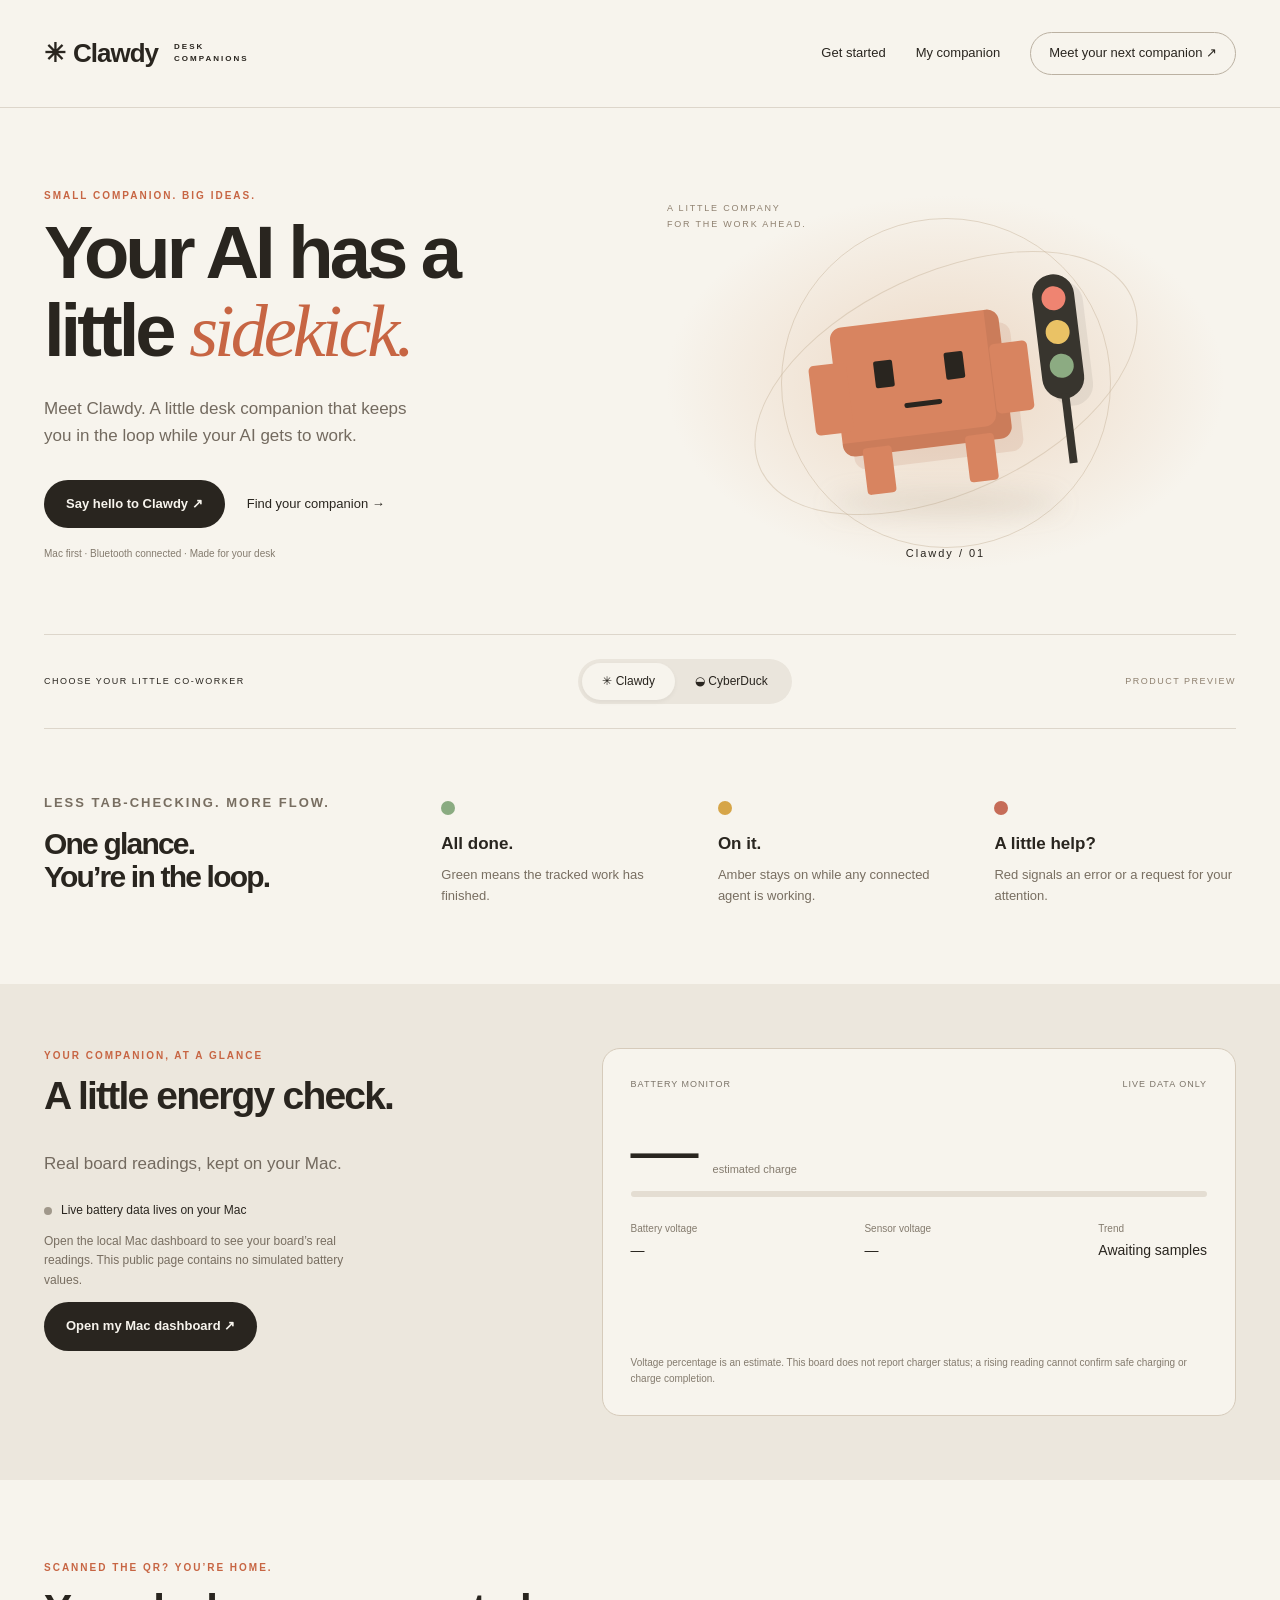
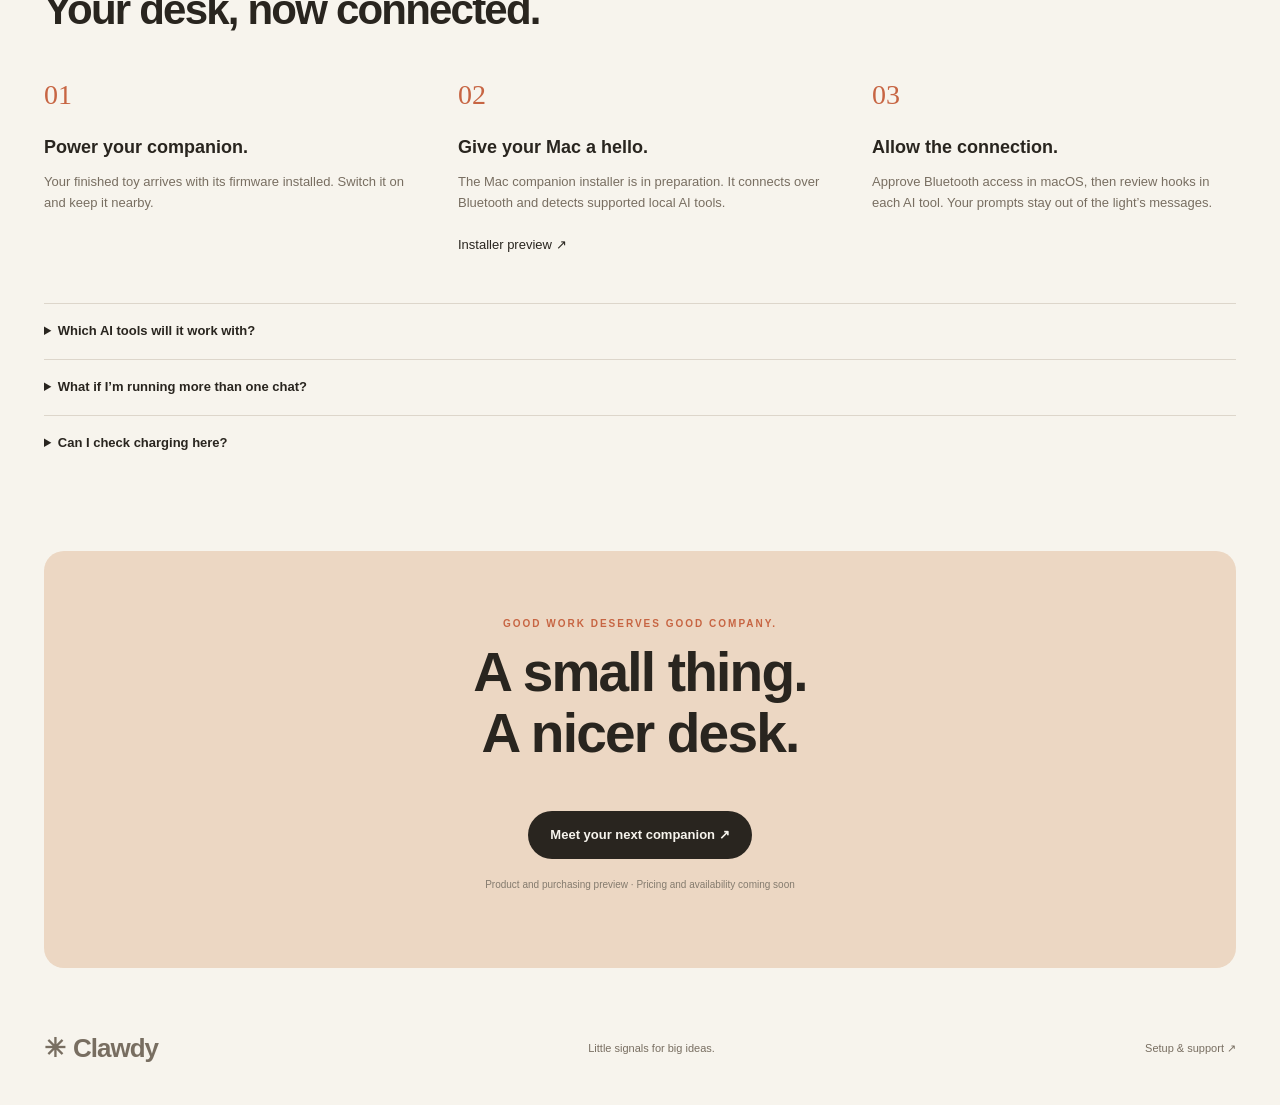
==== web/index.html @ b0f5167f "Add Clawdy Mac dashboard and calibration-gated battery telemetry" ====
<!doctype html><html lang="en"><head><meta charset="utf-8"><meta name="viewport" content="width=device-width,initial-scale=1"><meta name="description" content="Clawdy — a little desk companion for your AI's big ideas."><title>Clawdy · A little signal. A little soul.</title><link rel="stylesheet" href="style.css"><script defer src="app.js"></script></head><body>
<header><a class="brand" href="#">✳ <span data-name>Clawdy</span><small>DESK COMPANIONS</small></a><nav aria-label="Main"><a href="#setup">Get started</a><a href="#battery">My companion</a><button class="shop preview">Meet your next companion ↗</button></nav></header>
<main><section class="hero"><div class="copy"><p class="eyebrow">SMALL COMPANION. BIG IDEAS.</p><h1>Your AI has a<br>little <em>sidekick.</em></h1><p class="intro">Meet <span data-name>Clawdy</span>. A little desk companion that keeps you in the loop while your AI gets to work.</p><div class="actions"><a class="primary" href="#setup">Say hello to <span data-name>Clawdy</span> ↗</a><button class="text preview">Find your companion →</button></div><p class="micro">Mac first · Bluetooth connected · Made for your desk</p></div><div class="stage"><div class="orbit orbit-one"></div><div class="orbit orbit-two"></div><span class="stage-note">A LITTLE COMPANY<br>FOR THE WORK AHEAD.</span><div class="toy" role="img" aria-label="Illustration of Clawdy"><div class="antenna"></div><div class="body"><i class="eye left"></i><i class="eye right"></i><i class="smile"></i><div class="bill"></div></div><div class="foot left"></div><div class="foot right"></div><div class="beacon"><i></i><i></i><i></i></div></div><div class="shadow"></div><span class="toy-tag"><span data-name>Clawdy</span> / 01</span></div></section>
<div class="switch-row"><span>CHOOSE YOUR LITTLE CO-WORKER</span><div class="switch" role="group" aria-label="Companion"><button data-toy="clawdy" aria-pressed="true">✳ Clawdy</button><button data-toy="duck" aria-pressed="false">◒ CyberDuck</button></div><span class="preview-label">PRODUCT PREVIEW</span></div>
<section class="signals"><div><p class="eyebrow">LESS TAB-CHECKING. MORE FLOW.</p><h2>One glance.<br>You’re in the loop.</h2></div><article><b class="dot green"></b><h3>All done.</h3><p>Green means the tracked work has finished.</p></article><article><b class="dot amber"></b><h3>On it.</h3><p>Amber stays on while any connected agent is working.</p></article><article><b class="dot red"></b><h3>A little help?</h3><p>Red signals an error or a request for your attention.</p></article></section>
<section id="battery" class="battery"><div><p class="eyebrow">YOUR COMPANION, AT A GLANCE</p><h2>A little energy check.</h2><p class="intro">Real board readings, kept on your Mac.</p><div class="connection"><i id="connection-dot"></i><span id="connection">Checking local bridge…</span></div><p id="battery-note" class="note">Waiting for a real reading. No simulated battery data.</p><a id="local-link" class="primary" href="http://127.0.0.1:8766/#battery" hidden>Open my Mac dashboard ↗</a></div><div class="battery-card"><div class="card-top"><span>BATTERY MONITOR</span><span id="sample-age">LIVE DATA ONLY</span></div><div class="charge"><strong id="percent">—</strong><span>estimated charge</span></div><div class="meter"><div id="meter-fill"></div></div><div class="readings"><div><small>Battery voltage</small><b id="voltage">—</b></div><div><small>Sensor voltage</small><b id="sensor">—</b></div><div><small>Trend</small><b id="trend">Awaiting samples</b></div></div><svg class="chart" viewBox="0 0 600 100" role="img" aria-label="Recent battery sensor voltage trend"><path id="chart-line" d=""/></svg><p>Voltage percentage is an estimate. This board does not report charger status; a rising reading cannot confirm safe charging or charge completion.</p></div></section>
<section id="setup" class="setup"><p class="eyebrow">SCANNED THE QR? YOU’RE HOME.</p><h2>Your desk, now connected.</h2><div class="steps"><article><span>01</span><h3>Power your companion.</h3><p>Your finished toy arrives with its firmware installed. Switch it on and keep it nearby.</p></article><article><span>02</span><h3>Give your Mac a hello.</h3><p>The Mac companion installer is in preparation. It connects over Bluetooth and detects supported local AI tools.</p><button class="text preview">Installer preview ↗</button></article><article><span>03</span><h3>Allow the connection.</h3><p>Approve Bluetooth access in macOS, then review hooks in each AI tool. Your prompts stay out of the light’s messages.</p></article></div><details><summary>Which AI tools will it work with?</summary><p>The prototype supports local Codex, Claude Code, Gemini CLI and Cursor hooks. Availability depends on each tool’s installed version and hook support. Ordinary browser chats are not tracked.</p></details><details><summary>What if I’m running more than one chat?</summary><p>The Mac combines tracked sessions: green waits until all work has finished. Attention takes priority over errors, errors over working, and working over done.</p></details><details><summary>Can I check charging here?</summary><p>You can follow measured voltage over time on the Mac dashboard. The current clone’s battery sensing and charger specifications still require hardware verification. Do not treat a percentage or voltage trend as approval to charge.</p></details></section>
<section class="closing"><p class="eyebrow">GOOD WORK DESERVES GOOD COMPANY.</p><h2>A small thing.<br>A nicer desk.</h2><button class="primary preview">Meet your next companion ↗</button><p class="micro">Product and purchasing preview · Pricing and availability coming soon</p></section></main><footer><span class="brand">✳ <span data-name>Clawdy</span></span><span>Little signals for big ideas.</span><a href="https://github.com/alfonsoforcen3/TrafficLights_Setup">Setup & support ↗</a></footer><dialog><button id="close-dialog" aria-label="Close">×</button><p class="eyebrow">A LITTLE MORE TIME.</p><h2>Almost ready to say hello.</h2><p>This is a product preview. Checkout and the signed Mac installer aren’t available yet. No payment or personal details are collected here.</p><button id="dismiss" class="primary">Got it</button></dialog></body></html>
---- web/style.css ----
:root{--paper:#f7f4ed;--ink:#29251f;--accent:#c76543;--soft:#ecd7c3;--toy:#d88460}*{box-sizing:border-box}html{scroll-behavior:smooth;scroll-padding-top:32px}body{margin:0;background:var(--paper);color:var(--ink);font:16px/1.6 -apple-system,BlinkMacSystemFont,'Segoe UI',sans-serif}button,a{-webkit-tap-highlight-color:transparent}a{color:inherit;text-decoration:none}button{font:inherit;cursor:pointer;color:inherit}button:focus-visible,a:focus-visible,summary:focus-visible{outline:3px solid var(--accent);outline-offset:5px}header,main,footer{max-width:1280px;margin:auto}header{display:flex;justify-content:space-between;align-items:center;padding:32px 44px;border-bottom:1px solid #ddd6cb}.brand{font-size:26px;letter-spacing:-1px;font-weight:800;display:flex;gap:8px;align-items:center}.brand small{font-size:8px;letter-spacing:2px;max-width:70px;margin-left:8px;line-height:1.5}nav{display:flex;gap:30px;align-items:center;font-size:13px}nav button{border:1px solid #bbb1a2;border-radius:30px;background:transparent;padding:10px 18px}.hero{display:grid;grid-template-columns:1fr 1fr;padding:80px 44px 56px;gap:30px}.eyebrow{font-size:10px;font-weight:750;letter-spacing:2px;color:var(--accent)}h1,h2,h3,p{margin-top:0}h1{font-size:clamp(48px,5.8vw,78px);line-height:1.06;letter-spacing:-4px;margin-bottom:24px;font-weight:650}h1 em{font-family:Georgia,serif;font-weight:400;color:var(--accent)}h2{font-size:42px;line-height:1.12;letter-spacing:-1.8px;font-weight:600}.intro{font-size:17px;max-width:390px;color:#736a5f}.actions{display:flex;align-items:center;gap:22px;margin-top:30px}.primary{display:inline-block;border:0;background:var(--ink);color:var(--paper);padding:14px 22px;border-radius:30px;font-size:13px;font-weight:600}.text{background:none;border:0;padding:8px 0;font-size:13px}.micro{font-size:10px;color:#847b6e;margin-top:18px}.stage{position:relative;min-height:390px;background:radial-gradient(ellipse,var(--soft),transparent 68%);display:grid;place-items:center;overflow:hidden}.stage-note{position:absolute;left:12px;top:12px;font-size:9px;letter-spacing:1.8px;color:#8f8170;line-height:1.8}.orbit{position:absolute;border:1px solid #c5b29977;border-radius:50%;width:330px;height:330px}.orbit-two{width:410px;height:220px;transform:rotate(-25deg)}.toy{position:relative;width:240px;height:220px;transform:rotate(-7deg);z-index:1}.body{position:absolute;top:42px;left:10px;width:170px;height:130px;border-radius:12px;background:var(--toy);box-shadow:inset -14px -14px 0 #00000010,10px 14px 0 #aa573920}.body:before,.body:after{content:'';position:absolute;width:38px;height:70px;background:var(--toy);top:35px;border-radius:5px}.body:before{left:-25px}.body:after{right:-25px}.eye{position:absolute;width:19px;height:27px;background:#29251f;top:38px;border-radius:2px}.eye.left{left:40px}.eye.right{right:40px}.smile{position:absolute;top:83px;left:66px;width:38px;height:5px;background:#29251f;border-radius:3px}.foot{position:absolute;bottom:8px;width:29px;height:47px;background:var(--toy);border-radius:4px}.foot.left{left:29px}.foot.right{left:132px}.beacon{position:absolute;right:-18px;top:15px;background:#38352e;width:42px;height:125px;border-radius:21px;padding:12px 9px;box-shadow:8px 8px 0 #00000010}.beacon:after{content:'';position:absolute;top:120px;left:17px;width:8px;height:70px;background:#38352e}.beacon i{display:block;width:24px;height:24px;border-radius:50%;margin-bottom:10px;background:#ef8471}.beacon i:nth-child(2){background:#eac265}.beacon i:nth-child(3){background:#8cab82}.shadow{position:absolute;bottom:65px;width:230px;height:20px;background:#98857133;filter:blur(12px);border-radius:50%}.toy-tag{position:absolute;bottom:15px;font-size:11px;letter-spacing:2px}.switch-row{margin:0 44px;padding:24px 0;border-block:1px solid #ddd6cb;display:flex;justify-content:space-between;align-items:center;font-size:9px;letter-spacing:1.5px}.switch{display:flex;background:#eae5dc;border-radius:30px;padding:4px}.switch button{padding:9px 20px;border:0;background:transparent;border-radius:25px;font-size:12px}.switch button[aria-pressed=true]{background:var(--paper);box-shadow:0 2px 5px #0000000d}.preview-label{color:#8f8170}.signals{padding:64px 44px;display:grid;grid-template-columns:1.5fr 1fr 1fr 1fr;gap:35px}.signals h2{font-size:30px}.signals h3{font-size:17px;margin:15px 0 8px}.signals p,.steps p{font-size:13px;color:#786e61}.dot{display:block;width:14px;height:14px;border-radius:50%;margin:8px 0}.green{background:#8aab81}.amber{background:#d6a548}.red{background:#c66c58}.battery{padding:64px 44px;background:#ece7dd;display:grid;grid-template-columns:1fr 1.25fr;gap:50px}.battery h2{font-size:39px}.connection{display:flex;align-items:center;gap:9px;font-size:12px;margin:24px 0 12px}.connection i{width:8px;height:8px;border-radius:50%;background:#a0988b}.connection i.online{background:#649361}.note{font-size:12px;max-width:330px;color:#786e61}.battery-card{background:var(--paper);padding:28px;border:1px solid #d6cbbb;border-radius:18px}.card-top{display:flex;justify-content:space-between;font-size:9px;letter-spacing:1px;color:#7c7469}.charge{display:flex;align-items:baseline;gap:14px;margin:24px 0 8px}.charge strong{font-size:68px;font-weight:500;line-height:1}.charge span{font-size:11px;color:#847b6e}.meter{height:6px;border-radius:8px;background:#e4ddd2;overflow:hidden}.meter div{height:100%;width:0;background:var(--accent);transition:width .6s}.readings{display:flex;justify-content:space-between;gap:10px;margin-top:24px}.readings small{display:block;font-size:10px;color:#847b6e}.readings b{font-size:14px;font-weight:500}.chart{width:100%;height:70px;margin-top:15px}.chart path{stroke:var(--accent);stroke-width:2;fill:none}.battery-card p{font-size:10px;color:#847b6e;margin-bottom:0}.setup{padding:80px 44px}.steps{display:grid;grid-template-columns:repeat(3,1fr);gap:50px;margin:40px 0}.steps article>span{font-family:Georgia,serif;color:var(--accent);font-size:28px}.steps h3{font-size:18px;margin:15px 0 10px}details{padding:17px 0;border-top:1px solid #ddd6cb;font-size:13px}summary{cursor:pointer;font-weight:600}details p{margin:12px 0;color:#786e61;max-width:800px}.closing{text-align:center;padding:65px 24px;background:var(--soft);border-radius:20px;margin:0 44px 60px}.closing h2{font-size:55px}footer{display:flex;align-items:center;justify-content:space-between;padding:0 44px 35px;font-size:11px;color:#786e61}dialog{border:1px solid #d6cbbb;border-radius:20px;padding:42px;max-width:480px;background:var(--paper);color:var(--ink)}dialog::backdrop{background:#29251f88}dialog h2{font-size:32px}dialog p{font-size:14px}#close-dialog{position:absolute;right:15px;top:10px;border:0;background:none;font-size:28px}[hidden]{display:none!important}body.duck{--accent:#3b7270;--soft:#d9e5dc;--toy:#e1b64e}body.duck .body{border-radius:60px 60px 35px 35px;width:150px;left:20px}body.duck .body:before,body.duck .body:after{width:30px;height:50px;top:62px;border-radius:50%}body.duck .bill{position:absolute;background:#d98042;width:65px;height:24px;border-radius:12px;top:75px;left:42px}body.duck .smile{display:none}body.duck .foot{background:#d98042}body.duck .antenna{position:absolute;top:26px;left:80px;height:25px;width:16px;background:var(--toy);transform:rotate(-15deg);border-radius:8px}@media(max-width:800px){header{padding:22px}nav{gap:16px}nav .shop{display:none}.hero{padding:48px 24px 28px;grid-template-columns:1fr}.stage{min-height:340px}.copy{max-width:500px}h1{letter-spacing:-2px}.switch-row{margin:0 24px;flex-wrap:wrap;gap:18px}.switch-row>span:first-child{width:100%}.signals{padding:40px 24px;grid-template-columns:repeat(3,1fr);gap:20px}.signals>div{grid-column:1/-1}.signals p{font-size:11px}.battery{padding:40px 24px;grid-template-columns:1fr;gap:25px}.setup{padding:50px 24px}.steps{grid-template-columns:1fr;gap:20px;margin:24px 0}.closing{margin:0 24px 35px}.closing h2{font-size:42px}footer{padding:0 24px 25px;flex-wrap:wrap;gap:12px}.actions{gap:16px}.battery-card{padding:22px}.brand small{display:none}}@media(prefers-reduced-motion:reduce){html{scroll-behavior:auto}*{transition:none!important}}
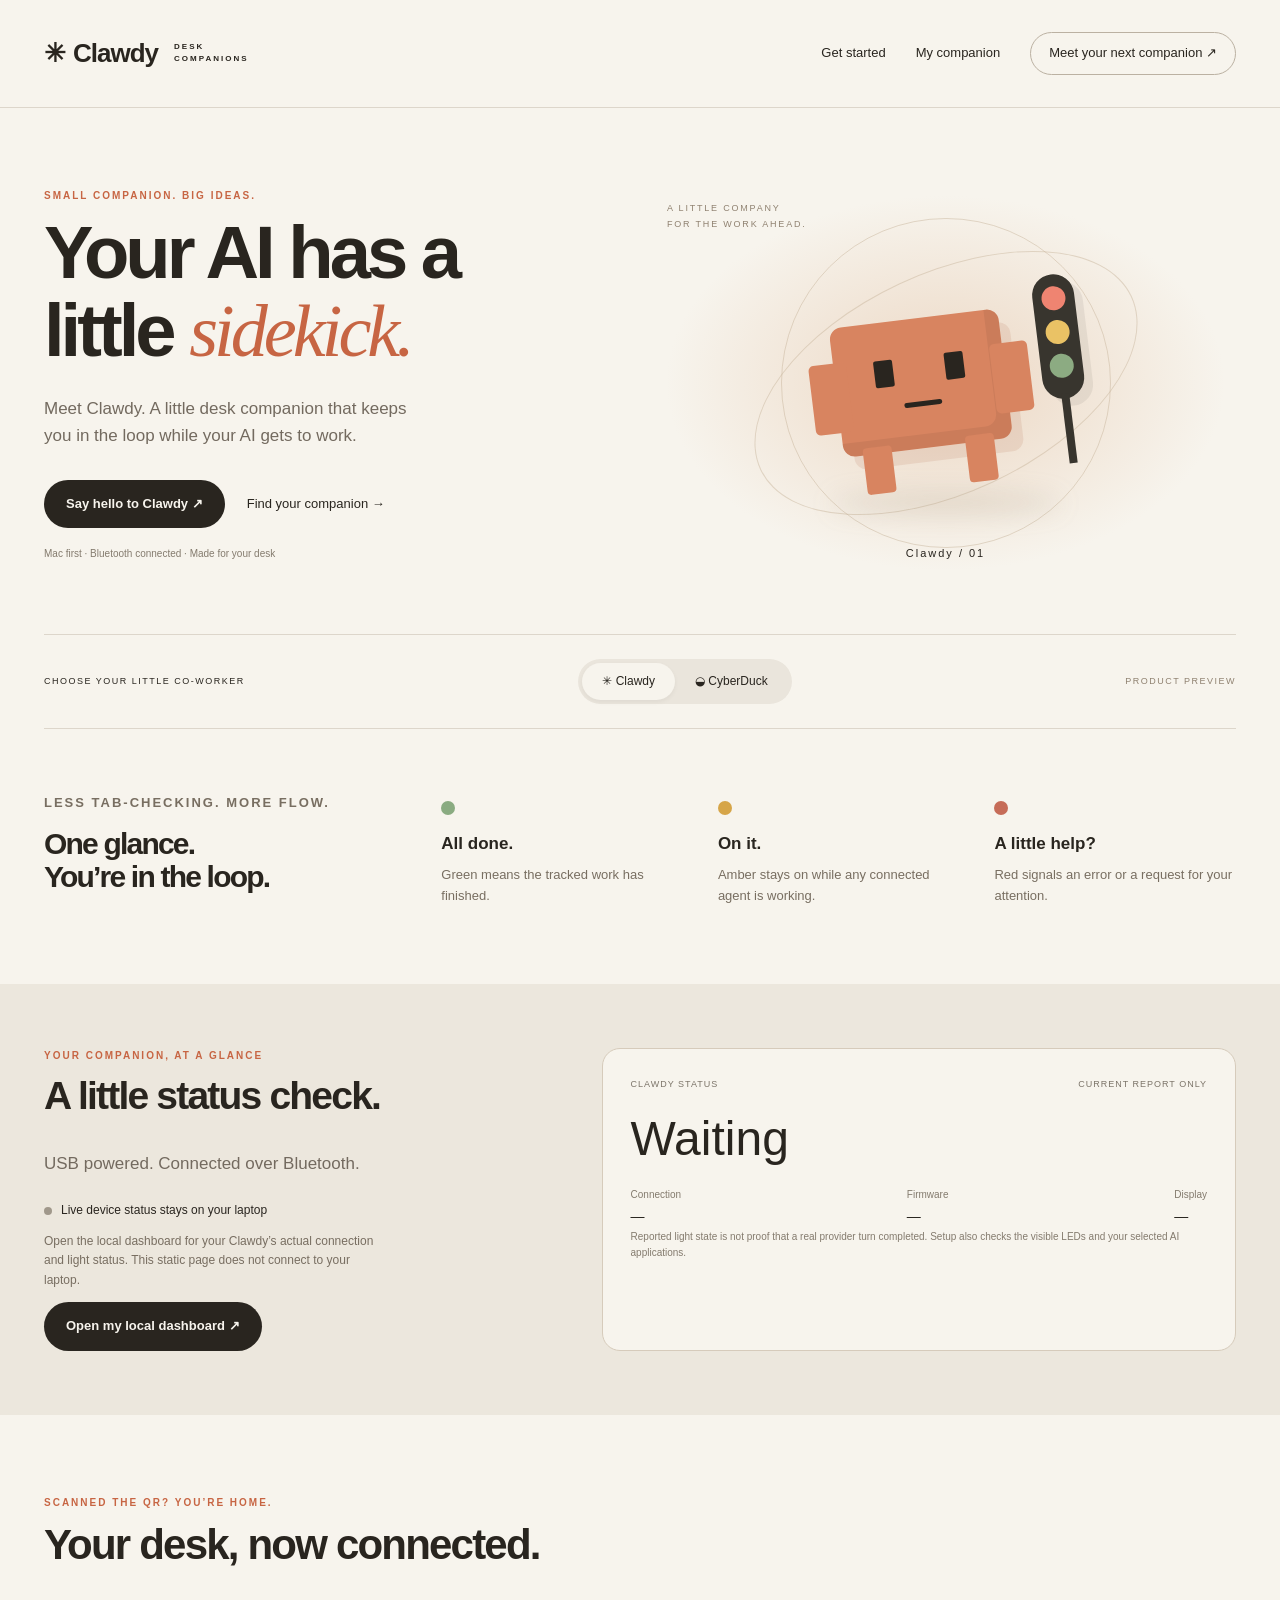
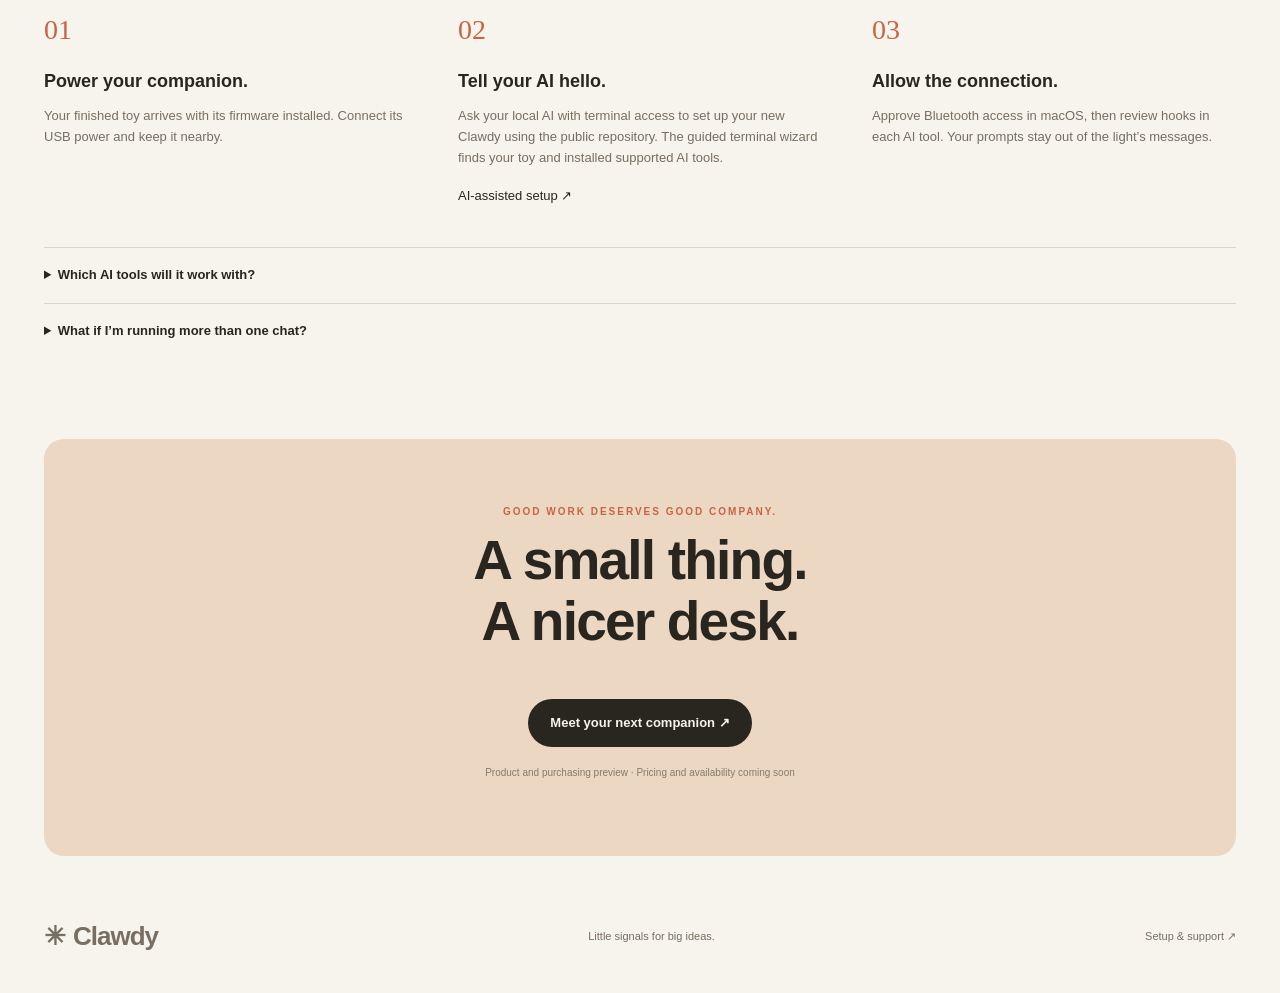
==== commit 3439cc39: "Enable AI-assisted Clawdy setup and standardize USB power" ====
--- a/web/index.html
+++ b/web/index.html
@@ -1,8 +1,185 @@
-<!doctype html><html lang="en"><head><meta charset="utf-8"><meta name="viewport" content="width=device-width,initial-scale=1"><meta name="description" content="Clawdy — a little desk companion for your AI's big ideas."><title>Clawdy · A little signal. A little soul.</title><link rel="stylesheet" href="style.css"><script defer src="app.js"></script></head><body>
-<header><a class="brand" href="#">✳ <span data-name>Clawdy</span><small>DESK COMPANIONS</small></a><nav aria-label="Main"><a href="#setup">Get started</a><a href="#battery">My companion</a><button class="shop preview">Meet your next companion ↗</button></nav></header>
-<main><section class="hero"><div class="copy"><p class="eyebrow">SMALL COMPANION. BIG IDEAS.</p><h1>Your AI has a<br>little <em>sidekick.</em></h1><p class="intro">Meet <span data-name>Clawdy</span>. A little desk companion that keeps you in the loop while your AI gets to work.</p><div class="actions"><a class="primary" href="#setup">Say hello to <span data-name>Clawdy</span> ↗</a><button class="text preview">Find your companion →</button></div><p class="micro">Mac first · Bluetooth connected · Made for your desk</p></div><div class="stage"><div class="orbit orbit-one"></div><div class="orbit orbit-two"></div><span class="stage-note">A LITTLE COMPANY<br>FOR THE WORK AHEAD.</span><div class="toy" role="img" aria-label="Illustration of Clawdy"><div class="antenna"></div><div class="body"><i class="eye left"></i><i class="eye right"></i><i class="smile"></i><div class="bill"></div></div><div class="foot left"></div><div class="foot right"></div><div class="beacon"><i></i><i></i><i></i></div></div><div class="shadow"></div><span class="toy-tag"><span data-name>Clawdy</span> / 01</span></div></section>
-<div class="switch-row"><span>CHOOSE YOUR LITTLE CO-WORKER</span><div class="switch" role="group" aria-label="Companion"><button data-toy="clawdy" aria-pressed="true">✳ Clawdy</button><button data-toy="duck" aria-pressed="false">◒ CyberDuck</button></div><span class="preview-label">PRODUCT PREVIEW</span></div>
-<section class="signals"><div><p class="eyebrow">LESS TAB-CHECKING. MORE FLOW.</p><h2>One glance.<br>You’re in the loop.</h2></div><article><b class="dot green"></b><h3>All done.</h3><p>Green means the tracked work has finished.</p></article><article><b class="dot amber"></b><h3>On it.</h3><p>Amber stays on while any connected agent is working.</p></article><article><b class="dot red"></b><h3>A little help?</h3><p>Red signals an error or a request for your attention.</p></article></section>
-<section id="battery" class="battery"><div><p class="eyebrow">YOUR COMPANION, AT A GLANCE</p><h2>A little energy check.</h2><p class="intro">Real board readings, kept on your Mac.</p><div class="connection"><i id="connection-dot"></i><span id="connection">Checking local bridge…</span></div><p id="battery-note" class="note">Waiting for a real reading. No simulated battery data.</p><a id="local-link" class="primary" href="http://127.0.0.1:8766/#battery" hidden>Open my Mac dashboard ↗</a></div><div class="battery-card"><div class="card-top"><span>BATTERY MONITOR</span><span id="sample-age">LIVE DATA ONLY</span></div><div class="charge"><strong id="percent">—</strong><span>estimated charge</span></div><div class="meter"><div id="meter-fill"></div></div><div class="readings"><div><small>Battery voltage</small><b id="voltage">—</b></div><div><small>Sensor voltage</small><b id="sensor">—</b></div><div><small>Trend</small><b id="trend">Awaiting samples</b></div></div><svg class="chart" viewBox="0 0 600 100" role="img" aria-label="Recent battery sensor voltage trend"><path id="chart-line" d=""/></svg><p>Voltage percentage is an estimate. This board does not report charger status; a rising reading cannot confirm safe charging or charge completion.</p></div></section>
-<section id="setup" class="setup"><p class="eyebrow">SCANNED THE QR? YOU’RE HOME.</p><h2>Your desk, now connected.</h2><div class="steps"><article><span>01</span><h3>Power your companion.</h3><p>Your finished toy arrives with its firmware installed. Switch it on and keep it nearby.</p></article><article><span>02</span><h3>Give your Mac a hello.</h3><p>The Mac companion installer is in preparation. It connects over Bluetooth and detects supported local AI tools.</p><button class="text preview">Installer preview ↗</button></article><article><span>03</span><h3>Allow the connection.</h3><p>Approve Bluetooth access in macOS, then review hooks in each AI tool. Your prompts stay out of the light’s messages.</p></article></div><details><summary>Which AI tools will it work with?</summary><p>The prototype supports local Codex, Claude Code, Gemini CLI and Cursor hooks. Availability depends on each tool’s installed version and hook support. Ordinary browser chats are not tracked.</p></details><details><summary>What if I’m running more than one chat?</summary><p>The Mac combines tracked sessions: green waits until all work has finished. Attention takes priority over errors, errors over working, and working over done.</p></details><details><summary>Can I check charging here?</summary><p>You can follow measured voltage over time on the Mac dashboard. The current clone’s battery sensing and charger specifications still require hardware verification. Do not treat a percentage or voltage trend as approval to charge.</p></details></section>
-<section class="closing"><p class="eyebrow">GOOD WORK DESERVES GOOD COMPANY.</p><h2>A small thing.<br>A nicer desk.</h2><button class="primary preview">Meet your next companion ↗</button><p class="micro">Product and purchasing preview · Pricing and availability coming soon</p></section></main><footer><span class="brand">✳ <span data-name>Clawdy</span></span><span>Little signals for big ideas.</span><a href="https://github.com/alfonsoforcen3/TrafficLights_Setup">Setup & support ↗</a></footer><dialog><button id="close-dialog" aria-label="Close">×</button><p class="eyebrow">A LITTLE MORE TIME.</p><h2>Almost ready to say hello.</h2><p>This is a product preview. Checkout and the signed Mac installer aren’t available yet. No payment or personal details are collected here.</p><button id="dismiss" class="primary">Got it</button></dialog></body></html>
+<!doctype html>
+<html lang="en">
+  <head>
+    <meta charset="utf-8" />
+    <meta name="viewport" content="width=device-width,initial-scale=1" />
+    <meta
+      name="description"
+      content="Clawdy — a little desk companion for your AI's big ideas."
+    />
+    <title>Clawdy · A little signal. A little soul.</title>
+    <link rel="stylesheet" href="style.css" />
+    <script defer src="app.js"></script>
+  </head>
+  <body>
+    <header>
+      <a class="brand" href="#"
+        >✳ <span data-name>Clawdy</span><small>DESK COMPANIONS</small></a
+      >
+      <nav aria-label="Main">
+        <a href="#setup">Get started</a><a href="#status">My companion</a
+        ><button class="shop preview">Meet your next companion ↗</button>
+      </nav>
+    </header>
+    <main>
+      <section class="hero">
+        <div class="copy">
+          <p class="eyebrow">SMALL COMPANION. BIG IDEAS.</p>
+          <h1>Your AI has a<br />little <em>sidekick.</em></h1>
+          <p class="intro">
+            Meet <span data-name>Clawdy</span>. A little desk companion that
+            keeps you in the loop while your AI gets to work.
+          </p>
+          <div class="actions">
+            <a class="primary" href="#setup"
+              >Say hello to <span data-name>Clawdy</span> ↗</a
+            ><button class="text preview">Find your companion →</button>
+          </div>
+          <p class="micro">
+            Mac first · Bluetooth connected · Made for your desk
+          </p>
+        </div>
+        <div class="stage">
+          <div class="orbit orbit-one"></div>
+          <div class="orbit orbit-two"></div>
+          <span class="stage-note"
+            >A LITTLE COMPANY<br />FOR THE WORK AHEAD.</span
+          >
+          <div class="toy" role="img" aria-label="Illustration of Clawdy">
+            <div class="antenna"></div>
+            <div class="body">
+              <i class="eye left"></i><i class="eye right"></i
+              ><i class="smile"></i>
+              <div class="bill"></div>
+            </div>
+            <div class="foot left"></div>
+            <div class="foot right"></div>
+            <div class="beacon"><i></i><i></i><i></i></div>
+          </div>
+          <div class="shadow"></div>
+          <span class="toy-tag"><span data-name>Clawdy</span> / 01</span>
+        </div>
+      </section>
+      <div class="switch-row">
+        <span>CHOOSE YOUR LITTLE CO-WORKER</span>
+        <div class="switch" role="group" aria-label="Companion">
+          <button data-toy="clawdy" aria-pressed="true">✳ Clawdy</button
+          ><button data-toy="duck" aria-pressed="false">◒ CyberDuck</button>
+        </div>
+        <span class="preview-label">PRODUCT PREVIEW</span>
+      </div>
+      <section class="signals">
+        <div>
+          <p class="eyebrow">LESS TAB-CHECKING. MORE FLOW.</p>
+          <h2>One glance.<br />You’re in the loop.</h2>
+        </div>
+        <article>
+          <b class="dot green"></b>
+          <h3>All done.</h3>
+          <p>Green means the tracked work has finished.</p>
+        </article>
+        <article>
+          <b class="dot amber"></b>
+          <h3>On it.</h3>
+          <p>Amber stays on while any connected agent is working.</p>
+        </article>
+        <article>
+          <b class="dot red"></b>
+          <h3>A little help?</h3>
+          <p>Red signals an error or a request for your attention.</p>
+        </article>
+      </section>
+      <section id="status" class="device-status">
+        <div>
+          <p class="eyebrow">YOUR COMPANION, AT A GLANCE</p>
+          <h2>A little status check.</h2>
+          <p class="intro">USB powered. Connected over Bluetooth.</p>
+          <div class="connection"><i id="connection-dot"></i><span id="connection">Checking local bridge…</span></div>
+          <p id="status-note" class="note">Waiting for a current report from your Clawdy.</p>
+          <a id="local-link" class="primary" href="http://127.0.0.1:8766/#status" hidden>Open my local dashboard ↗</a>
+        </div>
+        <div class="status-card">
+          <div class="card-top"><span>CLAWDY STATUS</span><span id="sample-age">CURRENT REPORT ONLY</span></div>
+          <div class="status-heading"><strong id="light-state">Waiting</strong></div>
+          <div class="readings">
+            <div><small>Connection</small><b id="transport">—</b></div>
+            <div><small>Firmware</small><b id="firmware">—</b></div>
+            <div><small>Display</small><b id="display-phase">—</b></div>
+          </div>
+          <p>Reported light state is not proof that a real provider turn completed. Setup also checks the visible LEDs and your selected AI applications.</p>
+        </div>
+      </section>
+      <section id="setup" class="setup">
+        <p class="eyebrow">SCANNED THE QR? YOU’RE HOME.</p>
+        <h2>Your desk, now connected.</h2>
+        <div class="steps">
+          <article>
+            <span>01</span>
+            <h3>Power your companion.</h3>
+            <p>
+              Your finished toy arrives with its firmware installed. Connect its USB power and keep it nearby.
+            </p>
+          </article>
+          <article>
+            <span>02</span>
+            <h3>Tell your AI hello.</h3>
+            <p>
+              Ask your local AI with terminal access to set up your new Clawdy using the public repository. The guided terminal wizard finds your toy and installed supported AI tools.
+            </p>
+            <a class="text" href="https://github.com/alfonsoforcen3/TrafficLights_Arduino#set-up-your-clawdy-with-your-ai">AI-assisted setup ↗</a>
+          </article>
+          <article>
+            <span>03</span>
+            <h3>Allow the connection.</h3>
+            <p>
+              Approve Bluetooth access in macOS, then review hooks in each AI
+              tool. Your prompts stay out of the light’s messages.
+            </p>
+          </article>
+        </div>
+        <details>
+          <summary>Which AI tools will it work with?</summary>
+          <p>
+            The prototype supports local Codex, Claude Code, Gemini CLI and
+            Cursor hooks. Availability depends on each tool’s installed version
+            and hook support. Ordinary browser chats are not tracked.
+          </p>
+        </details>
+        <details>
+          <summary>What if I’m running more than one chat?</summary>
+          <p>
+            The Mac combines tracked sessions: green waits until all work has
+            finished. Attention takes priority over errors, errors over working,
+            and working over done.
+          </p>
+        </details>
+
+      </section>
+      <section class="closing">
+        <p class="eyebrow">GOOD WORK DESERVES GOOD COMPANY.</p>
+        <h2>A small thing.<br />A nicer desk.</h2>
+        <button class="primary preview">Meet your next companion ↗</button>
+        <p class="micro">
+          Product and purchasing preview · Pricing and availability coming soon
+        </p>
+      </section>
+    </main>
+    <footer>
+      <span class="brand">✳ <span data-name>Clawdy</span></span
+      ><span>Little signals for big ideas.</span
+      ><a href="https://github.com/alfonsoforcen3/TrafficLights_Arduino"
+        >Setup & support ↗</a
+      >
+    </footer>
+    <dialog>
+      <button id="close-dialog" aria-label="Close">×</button>
+      <p class="eyebrow">A LITTLE MORE TIME.</p>
+      <h2>Almost ready to say hello.</h2>
+      <p>
+        This is a product preview. Checkout and the signed Mac installer aren’t
+        available yet. No payment or personal details are collected here.
+      </p>
+      <button id="dismiss" class="primary">Got it</button>
+    </dialog>
+  </body>
+</html>
--- a/web/style.css
+++ b/web/style.css
@@ -1 +1,650 @@
-:root{--paper:#f7f4ed;--ink:#29251f;--accent:#c76543;--soft:#ecd7c3;--toy:#d88460}*{box-sizing:border-box}html{scroll-behavior:smooth;scroll-padding-top:32px}body{margin:0;background:var(--paper);color:var(--ink);font:16px/1.6 -apple-system,BlinkMacSystemFont,'Segoe UI',sans-serif}button,a{-webkit-tap-highlight-color:transparent}a{color:inherit;text-decoration:none}button{font:inherit;cursor:pointer;color:inherit}button:focus-visible,a:focus-visible,summary:focus-visible{outline:3px solid var(--accent);outline-offset:5px}header,main,footer{max-width:1280px;margin:auto}header{display:flex;justify-content:space-between;align-items:center;padding:32px 44px;border-bottom:1px solid #ddd6cb}.brand{font-size:26px;letter-spacing:-1px;font-weight:800;display:flex;gap:8px;align-items:center}.brand small{font-size:8px;letter-spacing:2px;max-width:70px;margin-left:8px;line-height:1.5}nav{display:flex;gap:30px;align-items:center;font-size:13px}nav button{border:1px solid #bbb1a2;border-radius:30px;background:transparent;padding:10px 18px}.hero{display:grid;grid-template-columns:1fr 1fr;padding:80px 44px 56px;gap:30px}.eyebrow{font-size:10px;font-weight:750;letter-spacing:2px;color:var(--accent)}h1,h2,h3,p{margin-top:0}h1{font-size:clamp(48px,5.8vw,78px);line-height:1.06;letter-spacing:-4px;margin-bottom:24px;font-weight:650}h1 em{font-family:Georgia,serif;font-weight:400;color:var(--accent)}h2{font-size:42px;line-height:1.12;letter-spacing:-1.8px;font-weight:600}.intro{font-size:17px;max-width:390px;color:#736a5f}.actions{display:flex;align-items:center;gap:22px;margin-top:30px}.primary{display:inline-block;border:0;background:var(--ink);color:var(--paper);padding:14px 22px;border-radius:30px;font-size:13px;font-weight:600}.text{background:none;border:0;padding:8px 0;font-size:13px}.micro{font-size:10px;color:#847b6e;margin-top:18px}.stage{position:relative;min-height:390px;background:radial-gradient(ellipse,var(--soft),transparent 68%);display:grid;place-items:center;overflow:hidden}.stage-note{position:absolute;left:12px;top:12px;font-size:9px;letter-spacing:1.8px;color:#8f8170;line-height:1.8}.orbit{position:absolute;border:1px solid #c5b29977;border-radius:50%;width:330px;height:330px}.orbit-two{width:410px;height:220px;transform:rotate(-25deg)}.toy{position:relative;width:240px;height:220px;transform:rotate(-7deg);z-index:1}.body{position:absolute;top:42px;left:10px;width:170px;height:130px;border-radius:12px;background:var(--toy);box-shadow:inset -14px -14px 0 #00000010,10px 14px 0 #aa573920}.body:before,.body:after{content:'';position:absolute;width:38px;height:70px;background:var(--toy);top:35px;border-radius:5px}.body:before{left:-25px}.body:after{right:-25px}.eye{position:absolute;width:19px;height:27px;background:#29251f;top:38px;border-radius:2px}.eye.left{left:40px}.eye.right{right:40px}.smile{position:absolute;top:83px;left:66px;width:38px;height:5px;background:#29251f;border-radius:3px}.foot{position:absolute;bottom:8px;width:29px;height:47px;background:var(--toy);border-radius:4px}.foot.left{left:29px}.foot.right{left:132px}.beacon{position:absolute;right:-18px;top:15px;background:#38352e;width:42px;height:125px;border-radius:21px;padding:12px 9px;box-shadow:8px 8px 0 #00000010}.beacon:after{content:'';position:absolute;top:120px;left:17px;width:8px;height:70px;background:#38352e}.beacon i{display:block;width:24px;height:24px;border-radius:50%;margin-bottom:10px;background:#ef8471}.beacon i:nth-child(2){background:#eac265}.beacon i:nth-child(3){background:#8cab82}.shadow{position:absolute;bottom:65px;width:230px;height:20px;background:#98857133;filter:blur(12px);border-radius:50%}.toy-tag{position:absolute;bottom:15px;font-size:11px;letter-spacing:2px}.switch-row{margin:0 44px;padding:24px 0;border-block:1px solid #ddd6cb;display:flex;justify-content:space-between;align-items:center;font-size:9px;letter-spacing:1.5px}.switch{display:flex;background:#eae5dc;border-radius:30px;padding:4px}.switch button{padding:9px 20px;border:0;background:transparent;border-radius:25px;font-size:12px}.switch button[aria-pressed=true]{background:var(--paper);box-shadow:0 2px 5px #0000000d}.preview-label{color:#8f8170}.signals{padding:64px 44px;display:grid;grid-template-columns:1.5fr 1fr 1fr 1fr;gap:35px}.signals h2{font-size:30px}.signals h3{font-size:17px;margin:15px 0 8px}.signals p,.steps p{font-size:13px;color:#786e61}.dot{display:block;width:14px;height:14px;border-radius:50%;margin:8px 0}.green{background:#8aab81}.amber{background:#d6a548}.red{background:#c66c58}.battery{padding:64px 44px;background:#ece7dd;display:grid;grid-template-columns:1fr 1.25fr;gap:50px}.battery h2{font-size:39px}.connection{display:flex;align-items:center;gap:9px;font-size:12px;margin:24px 0 12px}.connection i{width:8px;height:8px;border-radius:50%;background:#a0988b}.connection i.online{background:#649361}.note{font-size:12px;max-width:330px;color:#786e61}.battery-card{background:var(--paper);padding:28px;border:1px solid #d6cbbb;border-radius:18px}.card-top{display:flex;justify-content:space-between;font-size:9px;letter-spacing:1px;color:#7c7469}.charge{display:flex;align-items:baseline;gap:14px;margin:24px 0 8px}.charge strong{font-size:68px;font-weight:500;line-height:1}.charge span{font-size:11px;color:#847b6e}.meter{height:6px;border-radius:8px;background:#e4ddd2;overflow:hidden}.meter div{height:100%;width:0;background:var(--accent);transition:width .6s}.readings{display:flex;justify-content:space-between;gap:10px;margin-top:24px}.readings small{display:block;font-size:10px;color:#847b6e}.readings b{font-size:14px;font-weight:500}.chart{width:100%;height:70px;margin-top:15px}.chart path{stroke:var(--accent);stroke-width:2;fill:none}.battery-card p{font-size:10px;color:#847b6e;margin-bottom:0}.setup{padding:80px 44px}.steps{display:grid;grid-template-columns:repeat(3,1fr);gap:50px;margin:40px 0}.steps article>span{font-family:Georgia,serif;color:var(--accent);font-size:28px}.steps h3{font-size:18px;margin:15px 0 10px}details{padding:17px 0;border-top:1px solid #ddd6cb;font-size:13px}summary{cursor:pointer;font-weight:600}details p{margin:12px 0;color:#786e61;max-width:800px}.closing{text-align:center;padding:65px 24px;background:var(--soft);border-radius:20px;margin:0 44px 60px}.closing h2{font-size:55px}footer{display:flex;align-items:center;justify-content:space-between;padding:0 44px 35px;font-size:11px;color:#786e61}dialog{border:1px solid #d6cbbb;border-radius:20px;padding:42px;max-width:480px;background:var(--paper);color:var(--ink)}dialog::backdrop{background:#29251f88}dialog h2{font-size:32px}dialog p{font-size:14px}#close-dialog{position:absolute;right:15px;top:10px;border:0;background:none;font-size:28px}[hidden]{display:none!important}body.duck{--accent:#3b7270;--soft:#d9e5dc;--toy:#e1b64e}body.duck .body{border-radius:60px 60px 35px 35px;width:150px;left:20px}body.duck .body:before,body.duck .body:after{width:30px;height:50px;top:62px;border-radius:50%}body.duck .bill{position:absolute;background:#d98042;width:65px;height:24px;border-radius:12px;top:75px;left:42px}body.duck .smile{display:none}body.duck .foot{background:#d98042}body.duck .antenna{position:absolute;top:26px;left:80px;height:25px;width:16px;background:var(--toy);transform:rotate(-15deg);border-radius:8px}@media(max-width:800px){header{padding:22px}nav{gap:16px}nav .shop{display:none}.hero{padding:48px 24px 28px;grid-template-columns:1fr}.stage{min-height:340px}.copy{max-width:500px}h1{letter-spacing:-2px}.switch-row{margin:0 24px;flex-wrap:wrap;gap:18px}.switch-row>span:first-child{width:100%}.signals{padding:40px 24px;grid-template-columns:repeat(3,1fr);gap:20px}.signals>div{grid-column:1/-1}.signals p{font-size:11px}.battery{padding:40px 24px;grid-template-columns:1fr;gap:25px}.setup{padding:50px 24px}.steps{grid-template-columns:1fr;gap:20px;margin:24px 0}.closing{margin:0 24px 35px}.closing h2{font-size:42px}footer{padding:0 24px 25px;flex-wrap:wrap;gap:12px}.actions{gap:16px}.battery-card{padding:22px}.brand small{display:none}}@media(prefers-reduced-motion:reduce){html{scroll-behavior:auto}*{transition:none!important}}
+:root {
+  --paper: #f7f4ed;
+  --ink: #29251f;
+  --accent: #c76543;
+  --soft: #ecd7c3;
+  --toy: #d88460;
+}
+* {
+  box-sizing: border-box;
+}
+html {
+  scroll-behavior: smooth;
+  scroll-padding-top: 32px;
+}
+body {
+  margin: 0;
+  background: var(--paper);
+  color: var(--ink);
+  font:
+    16px/1.6 -apple-system,
+    BlinkMacSystemFont,
+    "Segoe UI",
+    sans-serif;
+}
+button,
+a {
+  -webkit-tap-highlight-color: transparent;
+}
+a {
+  color: inherit;
+  text-decoration: none;
+}
+button {
+  font: inherit;
+  cursor: pointer;
+  color: inherit;
+}
+button:focus-visible,
+a:focus-visible,
+summary:focus-visible {
+  outline: 3px solid var(--accent);
+  outline-offset: 5px;
+}
+header,
+main,
+footer {
+  max-width: 1280px;
+  margin: auto;
+}
+header {
+  display: flex;
+  justify-content: space-between;
+  align-items: center;
+  padding: 32px 44px;
+  border-bottom: 1px solid #ddd6cb;
+}
+.brand {
+  font-size: 26px;
+  letter-spacing: -1px;
+  font-weight: 800;
+  display: flex;
+  gap: 8px;
+  align-items: center;
+}
+.brand small {
+  font-size: 8px;
+  letter-spacing: 2px;
+  max-width: 70px;
+  margin-left: 8px;
+  line-height: 1.5;
+}
+nav {
+  display: flex;
+  gap: 30px;
+  align-items: center;
+  font-size: 13px;
+}
+nav button {
+  border: 1px solid #bbb1a2;
+  border-radius: 30px;
+  background: transparent;
+  padding: 10px 18px;
+}
+.hero {
+  display: grid;
+  grid-template-columns: 1fr 1fr;
+  padding: 80px 44px 56px;
+  gap: 30px;
+}
+.eyebrow {
+  font-size: 10px;
+  font-weight: 750;
+  letter-spacing: 2px;
+  color: var(--accent);
+}
+h1,
+h2,
+h3,
+p {
+  margin-top: 0;
+}
+h1 {
+  font-size: clamp(48px, 5.8vw, 78px);
+  line-height: 1.06;
+  letter-spacing: -4px;
+  margin-bottom: 24px;
+  font-weight: 650;
+}
+h1 em {
+  font-family: Georgia, serif;
+  font-weight: 400;
+  color: var(--accent);
+}
+h2 {
+  font-size: 42px;
+  line-height: 1.12;
+  letter-spacing: -1.8px;
+  font-weight: 600;
+}
+.intro {
+  font-size: 17px;
+  max-width: 390px;
+  color: #736a5f;
+}
+.actions {
+  display: flex;
+  align-items: center;
+  gap: 22px;
+  margin-top: 30px;
+}
+.primary {
+  display: inline-block;
+  border: 0;
+  background: var(--ink);
+  color: var(--paper);
+  padding: 14px 22px;
+  border-radius: 30px;
+  font-size: 13px;
+  font-weight: 600;
+}
+.text {
+  background: none;
+  border: 0;
+  padding: 8px 0;
+  font-size: 13px;
+}
+.micro {
+  font-size: 10px;
+  color: #847b6e;
+  margin-top: 18px;
+}
+.stage {
+  position: relative;
+  min-height: 390px;
+  background: radial-gradient(ellipse, var(--soft), transparent 68%);
+  display: grid;
+  place-items: center;
+  overflow: hidden;
+}
+.stage-note {
+  position: absolute;
+  left: 12px;
+  top: 12px;
+  font-size: 9px;
+  letter-spacing: 1.8px;
+  color: #8f8170;
+  line-height: 1.8;
+}
+.orbit {
+  position: absolute;
+  border: 1px solid #c5b29977;
+  border-radius: 50%;
+  width: 330px;
+  height: 330px;
+}
+.orbit-two {
+  width: 410px;
+  height: 220px;
+  transform: rotate(-25deg);
+}
+.toy {
+  position: relative;
+  width: 240px;
+  height: 220px;
+  transform: rotate(-7deg);
+  z-index: 1;
+}
+.body {
+  position: absolute;
+  top: 42px;
+  left: 10px;
+  width: 170px;
+  height: 130px;
+  border-radius: 12px;
+  background: var(--toy);
+  box-shadow:
+    inset -14px -14px 0 #00000010,
+    10px 14px 0 #aa573920;
+}
+.body:before,
+.body:after {
+  content: "";
+  position: absolute;
+  width: 38px;
+  height: 70px;
+  background: var(--toy);
+  top: 35px;
+  border-radius: 5px;
+}
+.body:before {
+  left: -25px;
+}
+.body:after {
+  right: -25px;
+}
+.eye {
+  position: absolute;
+  width: 19px;
+  height: 27px;
+  background: #29251f;
+  top: 38px;
+  border-radius: 2px;
+}
+.eye.left {
+  left: 40px;
+}
+.eye.right {
+  right: 40px;
+}
+.smile {
+  position: absolute;
+  top: 83px;
+  left: 66px;
+  width: 38px;
+  height: 5px;
+  background: #29251f;
+  border-radius: 3px;
+}
+.foot {
+  position: absolute;
+  bottom: 8px;
+  width: 29px;
+  height: 47px;
+  background: var(--toy);
+  border-radius: 4px;
+}
+.foot.left {
+  left: 29px;
+}
+.foot.right {
+  left: 132px;
+}
+.beacon {
+  position: absolute;
+  right: -18px;
+  top: 15px;
+  background: #38352e;
+  width: 42px;
+  height: 125px;
+  border-radius: 21px;
+  padding: 12px 9px;
+  box-shadow: 8px 8px 0 #00000010;
+}
+.beacon:after {
+  content: "";
+  position: absolute;
+  top: 120px;
+  left: 17px;
+  width: 8px;
+  height: 70px;
+  background: #38352e;
+}
+.beacon i {
+  display: block;
+  width: 24px;
+  height: 24px;
+  border-radius: 50%;
+  margin-bottom: 10px;
+  background: #ef8471;
+}
+.beacon i:nth-child(2) {
+  background: #eac265;
+}
+.beacon i:nth-child(3) {
+  background: #8cab82;
+}
+.shadow {
+  position: absolute;
+  bottom: 65px;
+  width: 230px;
+  height: 20px;
+  background: #98857133;
+  filter: blur(12px);
+  border-radius: 50%;
+}
+.toy-tag {
+  position: absolute;
+  bottom: 15px;
+  font-size: 11px;
+  letter-spacing: 2px;
+}
+.switch-row {
+  margin: 0 44px;
+  padding: 24px 0;
+  border-block: 1px solid #ddd6cb;
+  display: flex;
+  justify-content: space-between;
+  align-items: center;
+  font-size: 9px;
+  letter-spacing: 1.5px;
+}
+.switch {
+  display: flex;
+  background: #eae5dc;
+  border-radius: 30px;
+  padding: 4px;
+}
+.switch button {
+  padding: 9px 20px;
+  border: 0;
+  background: transparent;
+  border-radius: 25px;
+  font-size: 12px;
+}
+.switch button[aria-pressed="true"] {
+  background: var(--paper);
+  box-shadow: 0 2px 5px #0000000d;
+}
+.preview-label {
+  color: #8f8170;
+}
+.signals {
+  padding: 64px 44px;
+  display: grid;
+  grid-template-columns: 1.5fr 1fr 1fr 1fr;
+  gap: 35px;
+}
+.signals h2 {
+  font-size: 30px;
+}
+.signals h3 {
+  font-size: 17px;
+  margin: 15px 0 8px;
+}
+.signals p,
+.steps p {
+  font-size: 13px;
+  color: #786e61;
+}
+.dot {
+  display: block;
+  width: 14px;
+  height: 14px;
+  border-radius: 50%;
+  margin: 8px 0;
+}
+.green {
+  background: #8aab81;
+}
+.amber {
+  background: #d6a548;
+}
+.red {
+  background: #c66c58;
+}
+.device-status {
+  padding: 64px 44px;
+  background: #ece7dd;
+  display: grid;
+  grid-template-columns: 1fr 1.25fr;
+  gap: 50px;
+}
+.device-status h2 {
+  font-size: 39px;
+}
+.connection {
+  display: flex;
+  align-items: center;
+  gap: 9px;
+  font-size: 12px;
+  margin: 24px 0 12px;
+}
+.connection i {
+  width: 8px;
+  height: 8px;
+  border-radius: 50%;
+  background: #a0988b;
+}
+.connection i.online {
+  background: #649361;
+}
+.note {
+  font-size: 12px;
+  max-width: 330px;
+  color: #786e61;
+}
+.status-card {
+  background: var(--paper);
+  padding: 28px;
+  border: 1px solid #d6cbbb;
+  border-radius: 18px;
+}
+.card-top {
+  display: flex;
+  justify-content: space-between;
+  font-size: 9px;
+  letter-spacing: 1px;
+  color: #7c7469;
+}
+.status-heading {
+  display: flex;
+  align-items: baseline;
+  gap: 14px;
+  margin: 24px 0 8px;
+}
+.status-heading strong {
+  font-size: clamp(25px, 4vw, 48px);
+  font-weight: 500;
+  line-height: 1;
+}
+.status-heading span {
+  font-size: 11px;
+  color: #847b6e;
+}
+.readings {
+  display: flex;
+  justify-content: space-between;
+  gap: 10px;
+  margin-top: 24px;
+}
+.readings small {
+  display: block;
+  font-size: 10px;
+  color: #847b6e;
+}
+.readings > div { min-width: 0; }
+.readings b {
+  overflow-wrap: anywhere;
+  font-size: 14px;
+  font-weight: 500;
+}
+.status-card p {
+  font-size: 10px;
+  color: #847b6e;
+  margin-bottom: 0;
+}
+.setup {
+  padding: 80px 44px;
+}
+.steps {
+  display: grid;
+  grid-template-columns: repeat(3, 1fr);
+  gap: 50px;
+  margin: 40px 0;
+}
+.steps article > span {
+  font-family: Georgia, serif;
+  color: var(--accent);
+  font-size: 28px;
+}
+.steps h3 {
+  font-size: 18px;
+  margin: 15px 0 10px;
+}
+details {
+  padding: 17px 0;
+  border-top: 1px solid #ddd6cb;
+  font-size: 13px;
+}
+summary {
+  cursor: pointer;
+  font-weight: 600;
+}
+details p {
+  margin: 12px 0;
+  color: #786e61;
+  max-width: 800px;
+}
+.closing {
+  text-align: center;
+  padding: 65px 24px;
+  background: var(--soft);
+  border-radius: 20px;
+  margin: 0 44px 60px;
+}
+.closing h2 {
+  font-size: 55px;
+}
+footer {
+  display: flex;
+  align-items: center;
+  justify-content: space-between;
+  padding: 0 44px 35px;
+  font-size: 11px;
+  color: #786e61;
+}
+dialog {
+  border: 1px solid #d6cbbb;
+  border-radius: 20px;
+  padding: 42px;
+  max-width: 480px;
+  background: var(--paper);
+  color: var(--ink);
+}
+dialog::backdrop {
+  background: #29251f88;
+}
+dialog h2 {
+  font-size: 32px;
+}
+dialog p {
+  font-size: 14px;
+}
+#close-dialog {
+  position: absolute;
+  right: 15px;
+  top: 10px;
+  border: 0;
+  background: none;
+  font-size: 28px;
+}
+[hidden] {
+  display: none !important;
+}
+body.duck {
+  --accent: #3b7270;
+  --soft: #d9e5dc;
+  --toy: #e1b64e;
+}
+body.duck .body {
+  border-radius: 60px 60px 35px 35px;
+  width: 150px;
+  left: 20px;
+}
+body.duck .body:before,
+body.duck .body:after {
+  width: 30px;
+  height: 50px;
+  top: 62px;
+  border-radius: 50%;
+}
+body.duck .bill {
+  position: absolute;
+  background: #d98042;
+  width: 65px;
+  height: 24px;
+  border-radius: 12px;
+  top: 75px;
+  left: 42px;
+}
+body.duck .smile {
+  display: none;
+}
+body.duck .foot {
+  background: #d98042;
+}
+body.duck .antenna {
+  position: absolute;
+  top: 26px;
+  left: 80px;
+  height: 25px;
+  width: 16px;
+  background: var(--toy);
+  transform: rotate(-15deg);
+  border-radius: 8px;
+}
+@media (max-width: 800px) {
+  header {
+    padding: 22px;
+  }
+  nav {
+    gap: 16px;
+  }
+  nav .shop {
+    display: none;
+  }
+  .hero {
+    padding: 48px 24px 28px;
+    grid-template-columns: 1fr;
+  }
+  .stage {
+    min-height: 340px;
+  }
+  .copy {
+    max-width: 500px;
+  }
+  h1 {
+    letter-spacing: -2px;
+  }
+  .switch-row {
+    margin: 0 24px;
+    flex-wrap: wrap;
+    gap: 18px;
+  }
+  .switch-row > span:first-child {
+    width: 100%;
+  }
+  .signals {
+    padding: 40px 24px;
+    grid-template-columns: repeat(3, 1fr);
+    gap: 20px;
+  }
+  .signals > div {
+    grid-column: 1/-1;
+  }
+  .signals p {
+    font-size: 11px;
+  }
+  .device-status {
+    padding: 40px 24px;
+    grid-template-columns: 1fr;
+    gap: 25px;
+  }
+  .setup {
+    padding: 50px 24px;
+  }
+  .steps {
+    grid-template-columns: 1fr;
+    gap: 20px;
+    margin: 24px 0;
+  }
+  .closing {
+    margin: 0 24px 35px;
+  }
+  .closing h2 {
+    font-size: 42px;
+  }
+  footer {
+    padding: 0 24px 25px;
+    flex-wrap: wrap;
+    gap: 12px;
+  }
+  .actions {
+    gap: 16px;
+  }
+  .status-card {
+    padding: 22px;
+  }
+  .brand small {
+    display: none;
+  }
+}
+@media (prefers-reduced-motion: reduce) {
+  html {
+    scroll-behavior: auto;
+  }
+  * {
+    transition: none !important;
+  }
+}
